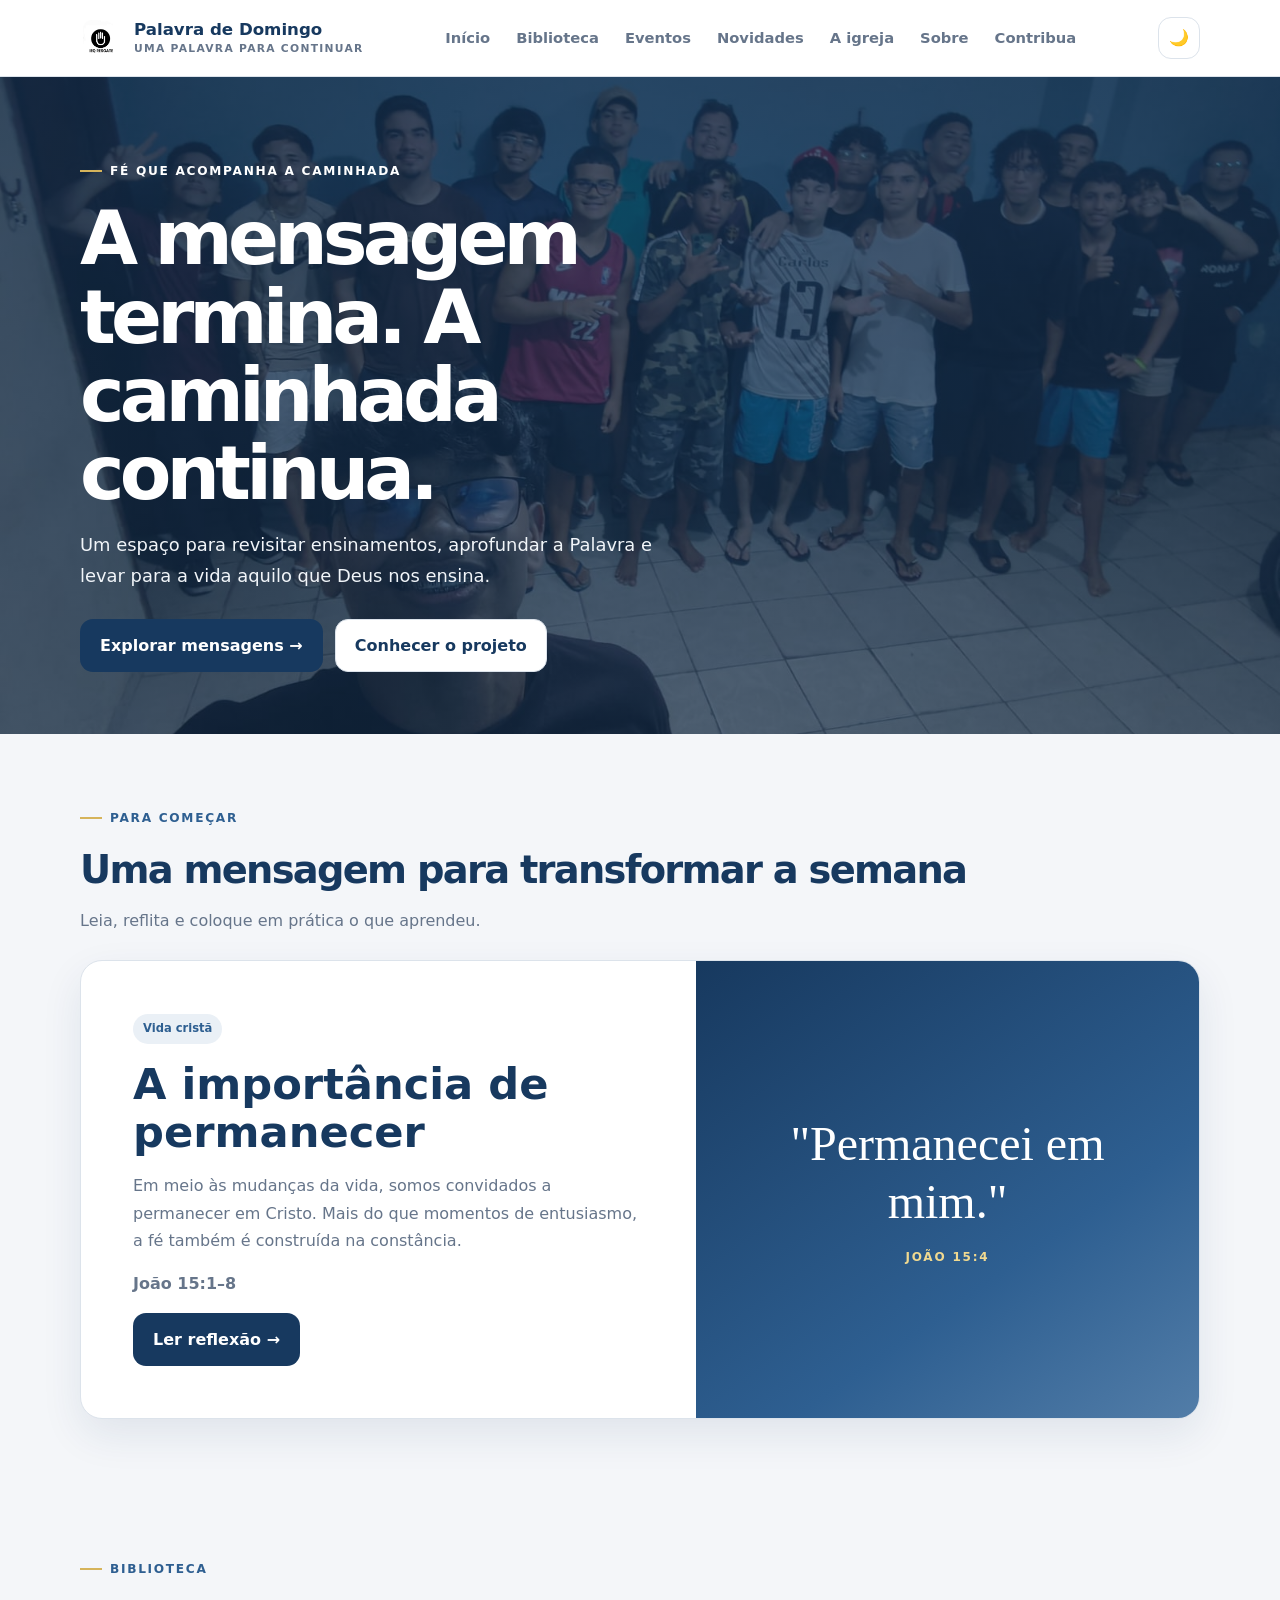
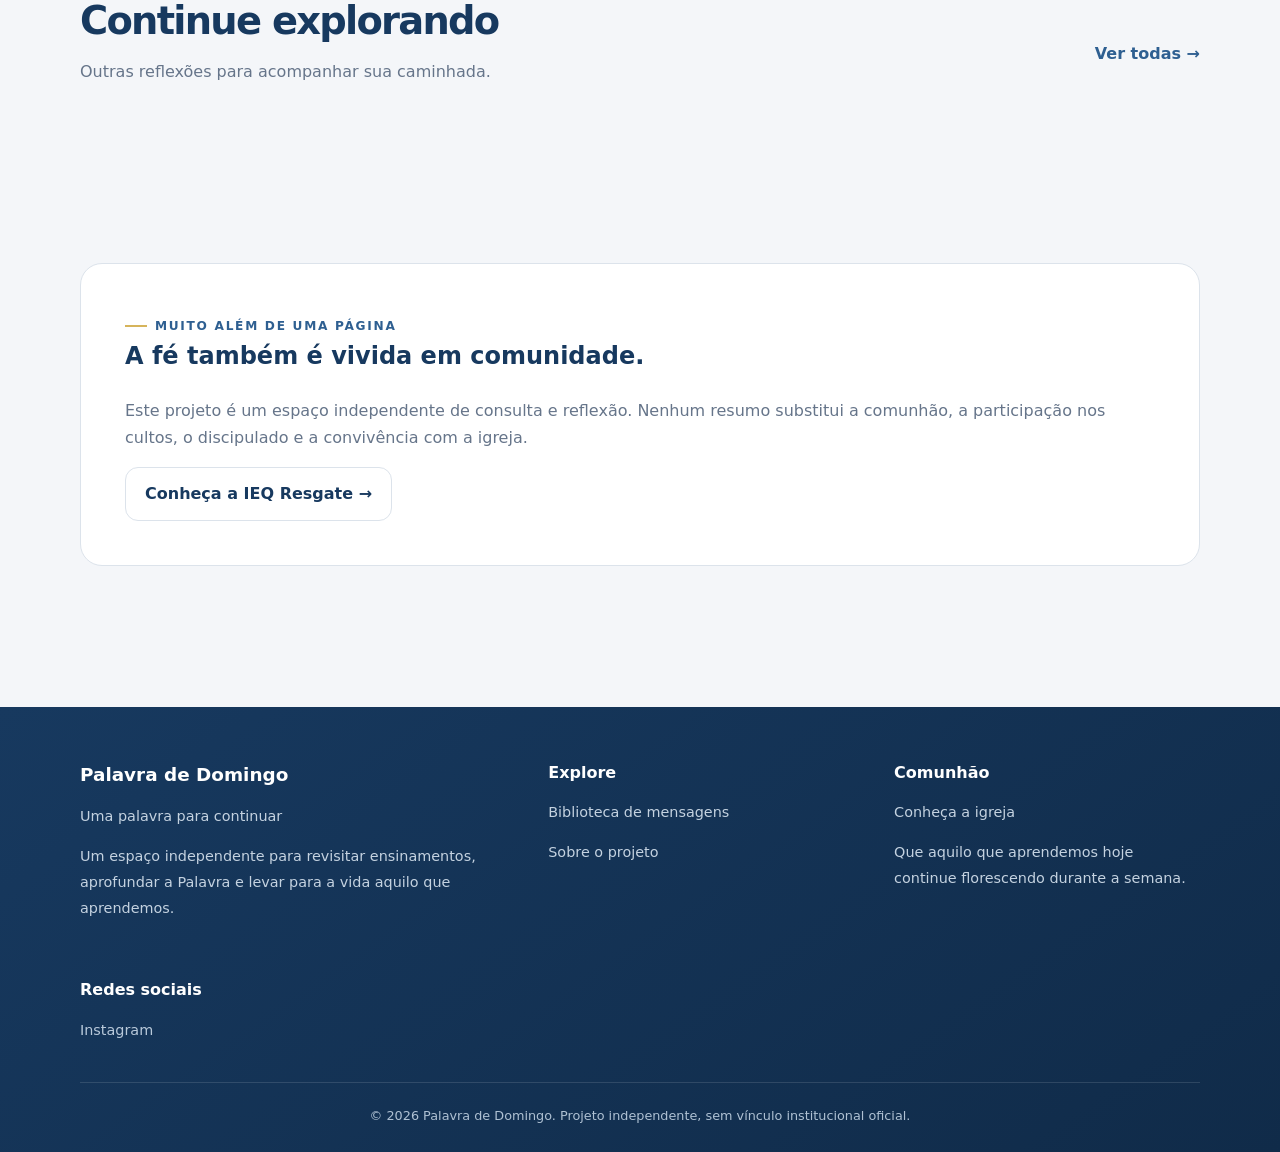
==== index.html @ 1fc63fe1 "Add Open Graph and Twitter meta tags to index.html" ====
<!DOCTYPE html>
<html lang="pt-BR">
<head>
  <meta charset="UTF-8">
  <meta name="viewport" content="width=device-width, initial-scale=1.0">
  <meta name="theme-color" content="#17395F">
  <meta name="description" content="Palavra de Domingo — reflexões e mensagens para continuar vivendo a Palavra durante a semana.">

<link rel="canonical" href="https://projetosindependentes.github.io/palavra-de-domingo/">

  <meta property="og:type" content="website">
  <meta property="og:locale" content="pt_BR">
  <meta property="og:site_name" content="Palavra de Domingo">
  <meta property="og:title" content="Palavra de Domingo | Uma palavra para continuar">
  <meta property="og:description" content="Reflexões e mensagens para continuar vivendo a Palavra durante a semana.">
  <meta property="og:url" content="https://projetosindependentes.github.io/palavra-de-domingo/">

  <meta name="twitter:card" content="summary">
  <meta name="twitter:title" content="Palavra de Domingo | Uma palavra para continuar">
  <meta name="twitter:description" content="Reflexões e mensagens para continuar vivendo a Palavra durante a semana.">

  <title>Palavra de Domingo | Uma palavra para continuar</title>
  <link rel="stylesheet" href="style.css">
  <script>
    (() => {
      const theme = localStorage.getItem("pdd-theme");
      document.documentElement.dataset.theme = theme === "dark" ? "dark" : "light";
    })();
  </script>
</head>
<body>

<header class="site-header">
  <div class="container header-inner">
    <a class="brand" href="index.html" aria-label="Palavra de Domingo - Início">
      <span class="brand-mark">P</span>
      <span class="brand-name">
        Palavra de Domingo
        <small>Uma palavra para continuar</small>
      </span>
    </a>

    <nav class="nav" id="main-navigation" aria-label="Navegação principal">
  <a href="index.html">Início</a>
  <a href="mensagens.html">Biblioteca</a>
  <a href="eventos.html">Eventos</a>
  <a href="novidades.html">Novidades</a>
  <a href="igreja.html">A igreja</a>
  <a href="sobre.html">Sobre</a>
  <a href="contribua.html">Contribua</a>
    </nav>

    <div class="header-actions">
  <button
  class="icon-btn"
  id="theme-toggle"
  type="button"
  aria-label="Alternar entre tema claro e escuro"
>🌙</button>

  <button
    class="menu-toggle"
    id="menu-toggle"
    type="button"
    aria-label="Abrir menu"
    aria-expanded="false"
    aria-controls="main-navigation"
  >☰</button>
    </div>
  </div>
</header>

<main>

  <div
    id="content-error"
    class="content-error"
    role="alert"
    hidden
  >
    Não foi possível carregar os conteúdos.
    Verifique sua conexão e tente atualizar a página.
  </div>
    
  <section class="hero">
    <div class="container">
      <span class="eyebrow" data-site-field="homeEyebrow">Fé que acompanha a caminhada</span>
<h1 data-site-field="homeTitle">A mensagem termina. A caminhada continua.</h1>
      <p data-site-field="homeDescription">
  Um espaço para revisitar ensinamentos, aprofundar a Palavra
  e levar para a vida aquilo que Deus nos ensina.
      </p>

      <div class="hero-actions">
        <a class="btn btn-primary" href="mensagens.html">Explorar mensagens →</a>
        <a class="btn btn-secondary" href="sobre.html">Conhecer o projeto</a>
      </div>
    </div>
  </section>

  <section class="section">
    <div class="container">
      <div class="section-head">
        <div>
          <span class="eyebrow">Para começar</span>
          <h2>Uma palavra para guardar</h2>
          <p>Relembre, reflita e pratique durante a semana.</p>
        </div>
      </div>

      <article class="featured-card">
        <div class="featured-copy">
          <span class="tag">Vida cristã</span>
          <h3>A importância de permanecer</h3>
          <p>
            Em meio às mudanças da vida, somos convidados a permanecer
            em Cristo. Mais do que momentos de entusiasmo, a fé também
            é construída na constância.
          </p>
          <p><strong>João 15:1–8</strong></p>
          <a class="btn btn-primary" href="mensagens/permanecer.html">Ler reflexão →</a>
        </div>

        <div class="featured-art">
          <div class="art-verse">
            "Permanecei em mim."
            <small>JOÃO 15:4</small>
          </div>
        </div>
      </article>
    </div>
  </section>

  <section class="section">
    <div class="container">
      <div class="section-head">
        <div>
          <span class="eyebrow" data-site-field="homeLibraryEyebrow">Biblioteca</span>
          <h2 data-site-field="homeLibraryTitle">Continue explorando</h2>
          <p data-site-field="homeLibraryDescription">Outras reflexões para acompanhar sua caminhada.</p>
        </div>
        <a class="back-link" href="mensagens.html" data-site-field="homeLibraryLink">Ver todas →</a>
      </div>

      <div class="message-grid">

        <a class="message-card" href="mensagens/fe.html">
          <span class="tag">Fé e prática</span>
          <h3>A fé que transforma atitudes</h3>
          <p>Uma reflexão sobre a relação entre aquilo em que cremos e a maneira como vivemos.</p>
          <div class="card-meta">
            <span>Tiago 2:14–18</span>
            <span>Ler →</span>
          </div>
        </a>

        <a class="message-card" href="mensagens/proposito.html">
          <span class="tag">Identidade</span>
          <h3>Identidade e propósito</h3>
          <p>Descubra como a identidade em Cristo se relaciona com as boas obras.</p>
          <div class="card-meta">
            <span>Efésios 2:10</span>
            <span>Ler →</span>
          </div>
        </a>

        <a class="message-card" href="mensagens/permanecer.html">
          <span class="tag">Vida cristã</span>
          <h3>A importância de permanecer</h3>
          <p>Aprendendo a construir uma caminhada de constância com Cristo.</p>
          <div class="card-meta">
            <span>João 15:1–8</span>
            <span>Ler →</span>
          </div>
        </a>

      </div>
    </div>
  </section>

  <section class="section">
    <div class="container">
      <div class="content-panel">
        <span class="eyebrow" data-site-field="homeCommunityEyebrow">Muito além de uma página</span>
        <h2 data-site-field="homeCommunityTitle">A fé também é vivida em comunidade.</h2>
        <p data-site-field="homeCommunityDescription">
        Este projeto é um espaço independente de consulta e reflexão.
        Nenhum resumo substitui a comunhão, a participação nos cultos,
        o discipulado e a convivência com a igreja.
        </p>
        <a class="btn btn-secondary" href="igreja.html" data-site-field="homeCommunityButton">Conheça a IEQ Resgate →</a>
      </div>
    </div>
  </section>

</main>

<footer class="site-footer">
  <div class="container">
    <div class="footer-grid">
      <div>
        <h3>Palavra de Domingo</h3>
<p data-site-field="tagline">Uma palavra para continuar.</p>
<p data-site-field="footerDescription">Um espaço independente para revisitar ensinamentos, aprofundar a Palavra e levar para a vida aquilo que aprendemos.</p>
      </div>
      <div>
        <h3 data-site-field="footerExploreTitle">Explore</h3>
        <p><a href="mensagens.html">Biblioteca de mensagens</a></p>
        <p><a href="sobre.html">Sobre o projeto</a></p>
      </div>
      <div>
        <h3 data-site-field="footerCommunityTitle">Comunhão</h3>
        <p><a href="igreja.html">Conheça a igreja</a></p>
        <p data-site-field="footerCommunityDescription">Que aquilo que aprendemos hoje continue florescendo durante a semana.</p>
      </div>
    </div>
    <div class="footer-bottom">
      © 2026 Palavra de Domingo. Projeto independente, sem vínculo institucional oficial.
    </div>
  </div>
</footer>

<script src="script.js"></script>
</body>
          </html>
---- style.css ----
:root {
  color-scheme: light;
--navy: var(--brand-primary, #17395F);
--blue: var(--brand-secondary, #2E5F91);
--gold: var(--brand-accent, #D6B45B);
  --bg: #F4F6F9;
  --surface: #FFFFFF;
  --surface-2: #EAF0F6;
  --text: #1D2938;
  --muted: #66758A;
  --line: #DCE3EB;
  --shadow: 0 16px 42px rgba(23,57,95,.09);
  --radius: 22px;
}

[data-theme="dark"] {
  color-scheme: dark;
  --navy: #DCEAFF;
  --blue: #8DB9E8;
  --gold: #E5C66F;
  --bg: #101923;
  --surface: #172432;
  --surface-2: #203244;
  --text: #EDF3FA;
  --muted: #A9B8C8;
  --line: #304254;
  --shadow: 0 16px 42px rgba(0,0,0,.22);
}

* { box-sizing: border-box; }

html { scroll-behavior: smooth; }

body {
  margin: 0;
  background: var(--bg);
  color: var(--text);
  font: 16px/1.7 Inter, system-ui, sans-serif;
  transition: background .2s, color .2s;
}

a { color: inherit; text-decoration: none; }
button, input, textarea { font: inherit; }
button { cursor: pointer; }

.container {
  width: min(1120px, calc(100% - 40px));
  margin: auto;
}

.site-header {
  position: sticky;
  top: 0;
  z-index: 20;
  background: var(--surface);
  border-bottom: 1px solid var(--line);
}

.header-inner {
  height: 76px;
  display: flex;
  align-items: center;
  justify-content: space-between;
  gap: 24px;
}

.brand {
  display: flex;
  align-items: center;
  gap: 12px;
  font-weight: 800;
  color: var(--navy);
}

.brand-mark {
  display: grid;
  place-items: center;
  width: 42px;
  height: 42px;
  border-radius: 14px;
  background: var(--navy);
  color: white;
  font-size: 19px;
}

.brand-name { font-size: 1.04rem; line-height: 1.1; }

.brand-name small {
  display: block;
  font-size: .67rem;
  letter-spacing: .12em;
  text-transform: uppercase;
  color: var(--muted);
  margin-top: 4px;
}

.nav {
  display: flex;
  align-items: center;
  gap: 26px;
}

.nav a {
  font-size: .92rem;
  font-weight: 650;
  color: var(--muted);
}

.nav a:hover, .nav a[aria-current="page"] { color: var(--blue); }

.header-actions {
  display: flex;
  gap: 9px;
  align-items: center;
}

.icon-btn, .menu-toggle {
  width: 42px;
  height: 42px;
  border: 1px solid var(--line);
  border-radius: 13px;
  background: var(--surface);
  color: var(--text);
  display: grid;
  place-items: center;
}

.menu-toggle { display: none; }

.hero {
  padding: 76px 0 62px;
  background: linear-gradient(135deg, var(--surface), var(--bg));
}

.eyebrow {
  display: inline-flex;
  align-items: center;
  gap: 8px;
  color: var(--blue);
  font-size: .76rem;
  font-weight: 800;
  letter-spacing: .14em;
  text-transform: uppercase;
}

.eyebrow:before {
  content: "";
  width: 22px;
  height: 2px;
  background: var(--gold);
}

h1, h2, h3, p { margin-top: 0; }

h1 {
  font-size: clamp(2.5rem, 6vw, 4.7rem);
  line-height: 1.04;
  letter-spacing: -.065em;
  color: var(--navy);
  max-width: 780px;
  margin: 18px 0;
}

.hero p {
  max-width: 620px;
  color: var(--muted);
  font-size: 1.12rem;
}

.hero-actions {
  display: flex;
  gap: 12px;
  flex-wrap: wrap;
  margin-top: 28px;
}

.btn {
  display: inline-flex;
  align-items: center;
  justify-content: center;
  gap: 9px;
  padding: 12px 19px;
  border-radius: 13px;
  font-weight: 750;
  border: 1px solid transparent;
  transition: transform .2s;
}

.btn:hover { transform: translateY(-2px); }

.btn-primary { background: var(--navy); color: white; }

.btn-secondary {
  border-color: var(--line);
  background: var(--surface);
  color: var(--navy);
}

.section { padding: 66px 0; }

.section-head {
  display: flex;
  justify-content: space-between;
  align-items: end;
  gap: 20px;
  margin-bottom: 26px;
}

.section-head h2 {
  font-size: clamp(1.7rem, 4vw, 2.4rem);
  letter-spacing: -.045em;
  color: var(--navy);
  margin: 8px 0 0;
}

.section-head p { color: var(--muted); margin: 5px 0 0; }

.featured-card {
  display: grid;
  grid-template-columns: 1.1fr .9fr;
  overflow: hidden;
  border: 1px solid var(--line);
  border-radius: var(--radius);
  background: var(--surface);
  box-shadow: var(--shadow);
}

.featured-copy { padding: clamp(26px, 5vw, 52px); }

.featured-copy h3 {
  font-size: clamp(1.8rem, 4vw, 2.7rem);
  line-height: 1.12;
  color: var(--navy);
  margin: 16px 0;
}

.featured-copy p { color: var(--muted); }

.featured-art {
  min-height: 300px;
  background: linear-gradient(145deg, #17395F, #2E5F91 65%, #527DA8);
  display: grid;
  place-items: center;
  color: white;
  text-align: center;
  padding: 30px;
}

.art-verse {
  font-family: Georgia, serif;
  font-size: clamp(2rem, 4vw, 3rem);
  line-height: 1.2;
  max-width: 340px;
}

.art-verse small {
  display: block;
  font: 700 .75rem system-ui;
  letter-spacing: .15em;
  margin-top: 20px;
  color: #F0D990;
}

.message-grid {
  display: grid;
  grid-template-columns: repeat(3, 1fr);
  gap: 18px;
}

.message-card {
  background: var(--surface);
  border: 1px solid var(--line);
  border-radius: 18px;
  padding: 24px;
  display: flex;
  flex-direction: column;
  min-height: 250px;
  transition: transform .2s, box-shadow .2s;
}

.message-card:hover {
  transform: translateY(-4px);
  box-shadow: var(--shadow);
}

.tag {
  display: inline-flex;
  width: max-content;
  padding: 5px 10px;
  border-radius: 99px;
  background: var(--surface-2);
  color: var(--blue);
  font-size: .72rem;
  font-weight: 800;
}

.message-card h3 {
  font-size: 1.35rem;
  line-height: 1.2;
  color: var(--navy);
  margin: 18px 0 9px;
}

.message-card p { color: var(--muted); font-size: .94rem; }

.card-meta {
  margin-top: auto;
  padding-top: 15px;
  color: var(--muted);
  font-size: .8rem;
  display: flex;
  justify-content: space-between;
}

.library-hero, .page-hero { padding: 54px 0 36px; }

.library-hero h1, .page-hero h1 {
  font-size: clamp(2.3rem, 5vw, 3.6rem);
  margin: 12px 0;
}

.library-tools {
  display: flex;
  gap: 12px;
  flex-wrap: wrap;
  margin: 25px 0 28px;
}

.search-box {
  flex: 1;
  min-width: 220px;
  padding: 13px 16px;
  border: 1px solid var(--line);
  border-radius: 13px;
  background: var(--surface);
  color: var(--text);
  outline: none;
}

.search-box:focus, textarea:focus {
  border-color: var(--blue);
  box-shadow: 0 0 0 3px rgba(46,95,145,.15);
}

.filter-row { display: flex; gap: 8px; flex-wrap: wrap; }

.filter-btn {
  border: 1px solid var(--line);
  border-radius: 99px;
  padding: 9px 14px;
  background: var(--surface);
  color: var(--muted);
  font-size: .85rem;
  font-weight: 700;
}

.filter-btn.active {
  background: var(--navy);
  color: white;
  border-color: var(--navy);
}

.empty-state {
  padding: 35px;
  text-align: center;
  color: var(--muted);
  border: 1px dashed var(--line);
  border-radius: 18px;
}

.article-layout {
  display: grid;
  grid-template-columns: minmax(0, 760px) minmax(210px, 1fr);
  gap: 42px;
  align-items: start;
}

.article {
  background: var(--surface);
  border: 1px solid var(--line);
  border-radius: var(--radius);
  padding: clamp(24px, 5vw, 54px);
}

.article h1 {
  font-size: clamp(2.1rem, 5vw, 3.5rem);
  margin: 16px 0;
}

.article-lead { font-size: 1.13rem; color: var(--muted); }

.article-meta {
  display: flex;
  gap: 14px;
  flex-wrap: wrap;
  color: var(--muted);
  font-size: .84rem;
  padding-bottom: 24px;
  border-bottom: 1px solid var(--line);
  margin-bottom: 28px;
}

.article h2 {
  font-size: 1.55rem;
  color: var(--navy);
  margin: 34px 0 10px;
}

.article blockquote {
  margin: 25px 0;
  padding: 18px 22px;
  border-left: 3px solid var(--gold);
  background: var(--surface-2);
  border-radius: 0 12px 12px 0;
  color: var(--navy);
  font-family: Georgia, serif;
  font-size: 1.15rem;
}

.article-aside { position: sticky; top: 100px; }

.aside-card {
  background: var(--surface);
  border: 1px solid var(--line);
  border-radius: 18px;
  padding: 20px;
  margin-bottom: 14px;
}

.aside-card h3 { font-size: 1rem; color: var(--navy); }

.aside-card a {
  display: block;
  color: var(--muted);
  padding: 5px 0;
  font-size: .9rem;
}

.reflection {
  margin-top: 34px;
  padding-top: 28px;
  border-top: 1px solid var(--line);
}

.reflection textarea {
  width: 100%;
  min-height: 130px;
  padding: 14px;
  border: 1px solid var(--line);
  border-radius: 13px;
  background: var(--bg);
  color: var(--text);
  resize: vertical;
}

.saved-note { font-size: .8rem; color: var(--muted); margin-top: 7px; }

.content-panel {
  background: var(--surface);
  border: 1px solid var(--line);
  border-radius: var(--radius);
  padding: clamp(24px, 5vw, 44px);
  margin: 20px 0;
}

.content-panel h2 { color: var(--navy); }
.content-panel p, .content-panel li { color: var(--muted); }

.info-grid {
  display: grid;
  grid-template-columns: repeat(2, 1fr);
  gap: 16px;
}

.info-item {
  padding: 22px;
  border-radius: 16px;
  background: var(--surface-2);
}

.info-item strong {
  display: block;
  color: var(--navy);
  margin-bottom: 5px;
}

.site-footer {
  margin-top: 55px;
  background: linear-gradient(145deg, #17395F, #102B49);
  color: #E8F0F8;
  padding: 52px 0 26px;
}

.footer-grid {
  display: grid;
  grid-template-columns: 1.4fr 1fr 1fr;
  gap: 40px;
}
.site-footer p,
.site-footer a {
  color: #C4D2E0;
  font-size: .9rem;
  line-height: 1.8;
}

.site-footer h3 {
  color: #FFFFFF;
  font-size: 1rem;
  margin-bottom: 14px;
}

.site-footer .footer-grid > div:first-child h3 {
  font-size: 1.15rem;
}

.site-footer a {
  text-decoration: none;
  transition: color .2s ease;
}

.site-footer a:hover {
  color: #D6B45B;
}

.footer-bottom {
  border-top: 1px solid rgba(255, 255, 255, .12);
  margin-top: 38px;
  padding-top: 22px;
  color: #AFC1D3;
  font-size: .8rem;
  line-height: 1.7;
  text-align: center;
}

.notice {
  padding: 14px 17px;
  border-radius: 13px;
  background: var(--surface-2);
  color: var(--muted);
  font-size: .9rem;
}

.back-link { display: inline-block; color: var(--blue); font-weight: 750; margin-bottom: 18px; }
.hidden { display: none !important; }

@media (max-width: 800px) {
    .nav {
  display: none;
  position: absolute;
  top: 100%;
  left: 0;
  right: 0;
  width: 100%;
  padding: 18px 22px 22px;
  background: var(--surface);
  border-bottom: 1px solid var(--line);
  flex-direction: column;
  align-items: flex-start;
  gap: 16px;
  z-index: 19;
    }

  .nav.open { display: flex; }
  .menu-toggle { display: grid; }
  .featured-card { grid-template-columns: 1fr; }
  .featured-art { min-height: 220px; order: -1; }
  .message-grid { grid-template-columns: repeat(2, 1fr); }
  .article-layout { grid-template-columns: 1fr; }
  .article-aside { position: static; display: grid; grid-template-columns: repeat(2, 1fr); gap: 12px; }
  .aside-card { margin: 0; }
  .footer-grid { grid-template-columns: 1fr 1fr; }
}

@media (max-width: 540px) {
  .container { width: min(100% - 30px, 1120px); }
  .header-inner { height: 68px; }
  .brand-mark { width: 38px; height: 38px; }
  .brand-name { font-size: .95rem; }
  .hero { padding: 55px 0 45px; }
  .section { padding: 48px 0; }
  .section-head { align-items: flex-start; flex-direction: column; }
  .message-grid { grid-template-columns: 1fr; }
  .message-card { min-height: 220px; }
  .article-aside, .info-grid, .footer-grid { grid-template-columns: 1fr; }
  .library-tools { display: block; }
  .search-box { width: 100%; margin-bottom: 12px; }
  .hero-actions .btn { width: 100%; }
}
/* CORREÇÕES DE CONTRASTE DOS BOTÕES */
.brand-mark {
  background: var(--brand-primary, #17395F);
  color: #FFFFFF;
}

.btn-primary {
  background: var(--brand-primary, #17395F);
  color: #FFFFFF;
}

.filter-btn.active {
  background: var(--brand-primary, #17395F);
  color: #FFFFFF;
  border-color: var(--brand-primary, #17395F);
}

/* Imagem de capa configurada pelo CMS */
.hero.has-background-image {
  background-size: cover;
  background-position: center;
  background-repeat: no-repeat;
  color: #FFFFFF;
}

.hero.has-background-image .eyebrow,
.hero.has-background-image h1 {
  color: #FFFFFF;
}

.hero.has-background-image p {
  color: #F1F5F9;
}

/* Imagem da igreja configurada pelo CMS */
.church-image-wrap {
  width: 100%;
  margin-bottom: 28px;
  overflow: hidden;
  border-radius: 18px;
  background: var(--surface);
}

.church-image-wrap img {
  display: block;
  width: 100%;
  max-height: 440px;
  object-fit: cover;
  object-position: center;
}
/* Redes sociais configuradas pelo CMS */
.footer-social {
  display: flex;
  flex-direction: column;
  align-items: flex-start;
  gap: 9px;
}

.footer-social h3 {
  margin: 0 0 5px;
  color: #FFFFFF;
  font-size: 1rem;
}

.footer-social a {
  color: #B9C9DA;
  font-size: .9rem;
  transition: color .2s;
}

.footer-social a:hover {
  color: #FFFFFF;
  text-decoration: underline;
}

@media (max-width: 540px) {
  .site-footer {
    padding: 42px 0 22px;
    margin-top: 40px;
  }

  .footer-grid {
    gap: 26px;
  }

  .site-footer h3 {
    margin-bottom: 9px;
  }

  .site-footer p,
  .site-footer a {
    line-height: 1.75;
  }

  .footer-bottom {
    margin-top: 30px;
    padding-top: 18px;
    text-align: left;
  }
}

/* ACESSIBILIDADE: FOCO VISÍVEL */
:focus-visible {
  outline: 3px solid var(--accent);
  outline-offset: 4px;
}

/* Evita destaque duplicado em elementos específicos */
:focus:not(:focus-visible) {
  outline: none;
}

.content-error {
  margin: 20px auto;
  padding: 16px;
  max-width: 1100px;
  border: 1px solid #d99a9a;
  border-radius: 10px;
  background: #fff1f1;
  color: #842727;
  font-size: 0.95rem;
  line-height: 1.5;
}

/* Imagens dentro das mensagens */
.article #message-body img {
  display: block;
  max-width: 100%;
  height: auto;
  margin: 28px auto;
  border-radius: 16px;
  object-fit: contain;
}


/* ==========================================
   PÁGINA DE EVENTOS
========================================== */

.event-card {
  padding: 0;
  overflow: hidden;
  min-height: 100%;
}

.event-card-image {
  display: block;
  width: 100%;
  height: 190px;
  object-fit: cover;
  object-position: center;
  background: var(--surface-2);
}

.event-card > .tag,
.event-card > h3,
.event-card > p,
.event-card > .event-meta,
.event-card > .event-details,
.event-card > .event-registration {
  margin-left: 24px;
  margin-right: 24px;
}

.event-card > .tag {
  margin-top: 24px;
}

.event-card > h3 {
  margin-top: 16px;
  margin-bottom: 10px;
}

.event-card > p {
  line-height: 1.65;
  margin-bottom: 16px;
}

.event-meta {
  display: flex;
  flex-direction: column;
  gap: 8px;
  padding-top: 12px;
  margin-top: auto;
  color: var(--muted);
  font-size: .84rem;
}

.event-meta span {
  display: block;
}

.event-registration {
  align-self: flex-start;
  margin-top: 20px;
  margin-bottom: 24px;
}

.event-details {
  align-self: flex-start;
  margin-top: 16px;
}

.event-card > .event-registration:last-child {
  margin-bottom: 24px;
}

/* Ajustes para celulares */
@media (max-width: 540px) {
  .event-card-image {
    height: 180px;
  }

  .event-card > .tag,
  .event-card > h3,
  .event-card > p,
  .event-card > .event-meta,
  .event-card > .event-details,
  .event-card > .event-registration {
    margin-left: 20px;
    margin-right: 20px;
  }

  .event-card > .tag {
    margin-top: 20px;
  }

  .event-registration {
    margin-bottom: 20px;
  }
}

/* ==========================================
   IMAGENS DA PÁGINA INDIVIDUAL DE EVENTOS
========================================== */

.event-cover-wrap {
  width: 100%;
  margin-bottom: 28px;
  overflow: hidden;
  border-radius: var(--radius);
}

.event-cover-wrap img {
  display: block;
  width: 100%;
  max-height: 420px;
  object-fit: cover;
  object-position: center;
}

.event-body img {
  display: block;
  max-width: 100%;
  height: auto;
  margin: 24px auto;
  border-radius: 12px;
}

.event-gallery-section {
  margin-top: 40px;
}

.event-gallery {
  display: grid;
  grid-template-columns: repeat(2, minmax(0, 1fr));
  gap: 12px;
}

.event-gallery img {
  display: block;
  width: 100%;
  height: 180px;
  object-fit: cover;
  border-radius: 12px;
}

/* ADAPTAÇÃO PARA CELULARES */
@media (max-width: 540px) {

  .event-cover-wrap img {
    height: 220px;
    max-height: 220px;
  }

  .event-gallery {
    gap: 8px;
  }

  .event-gallery img {
    height: 135px;
    border-radius: 8px;
  }

}

/* LOGO DO CABEÇALHO */
.brand-mark {
  background: #FFFFFF;
  overflow: hidden;
  flex: 0 0 42px;
  border-radius: 12px;
}

.brand-logo-image {
  display: block;
  width: 100%;
  height: 100%;
  object-fit: contain;
  background: #FFFFFF;
  border-radius: inherit;
  padding: 3px;
  box-sizing: border-box;
}

@media (max-width: 540px) {
  .brand-mark {
    flex-basis: 38px;
  }
}

/* ACESSIBILIDADE — FOCO NA NAVEGAÇÃO */
a:focus-visible,
button:focus-visible,
input:focus-visible,
textarea:focus-visible,
select:focus-visible {
  outline: 3px solid var(--gold);
  outline-offset: 3px;
}

/* ACESSIBILIDADE — REDUZIR MOVIMENTOS */
@media (prefers-reduced-motion: reduce) {
  *,
  *::before,
  *::after {
    scroll-behavior: auto !important;
    animation-duration: 0.01ms !important;
    animation-iteration-count: 1 !important;
    transition-duration: 0.01ms !important;
  }
}
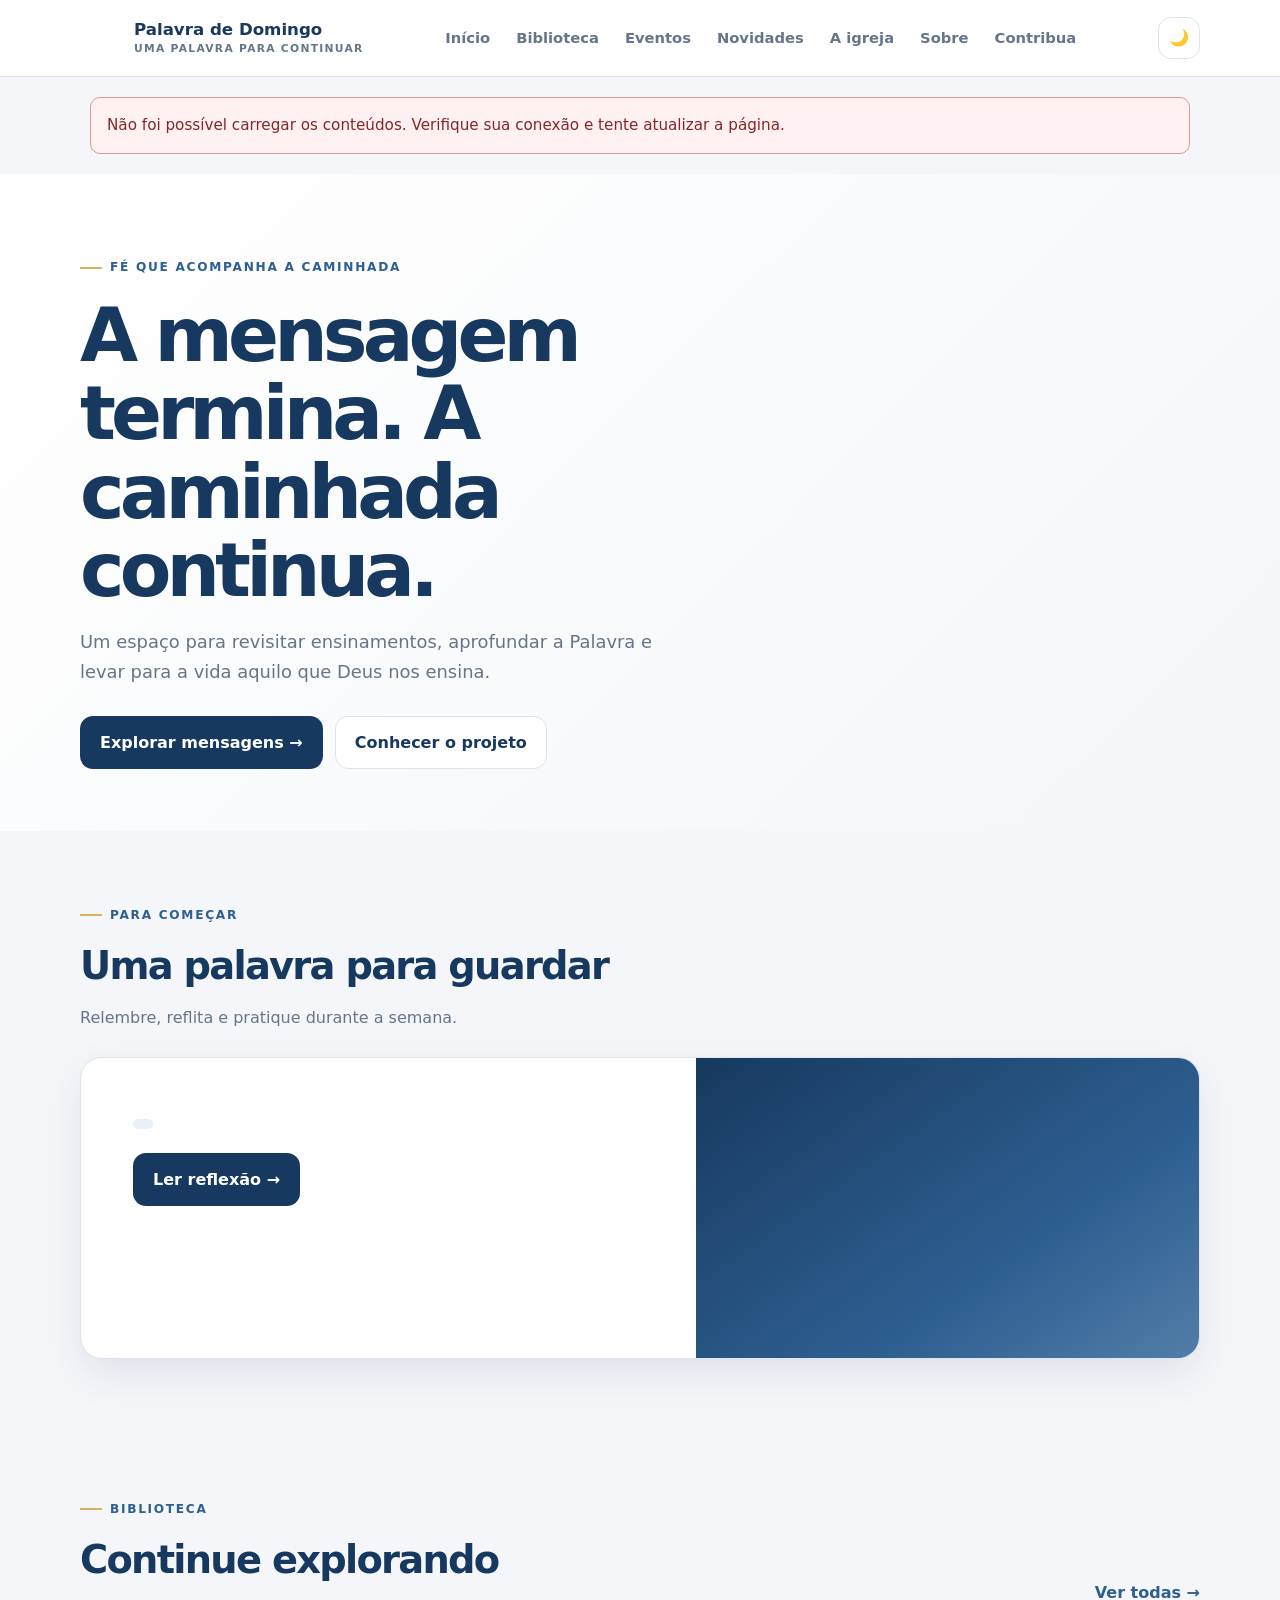
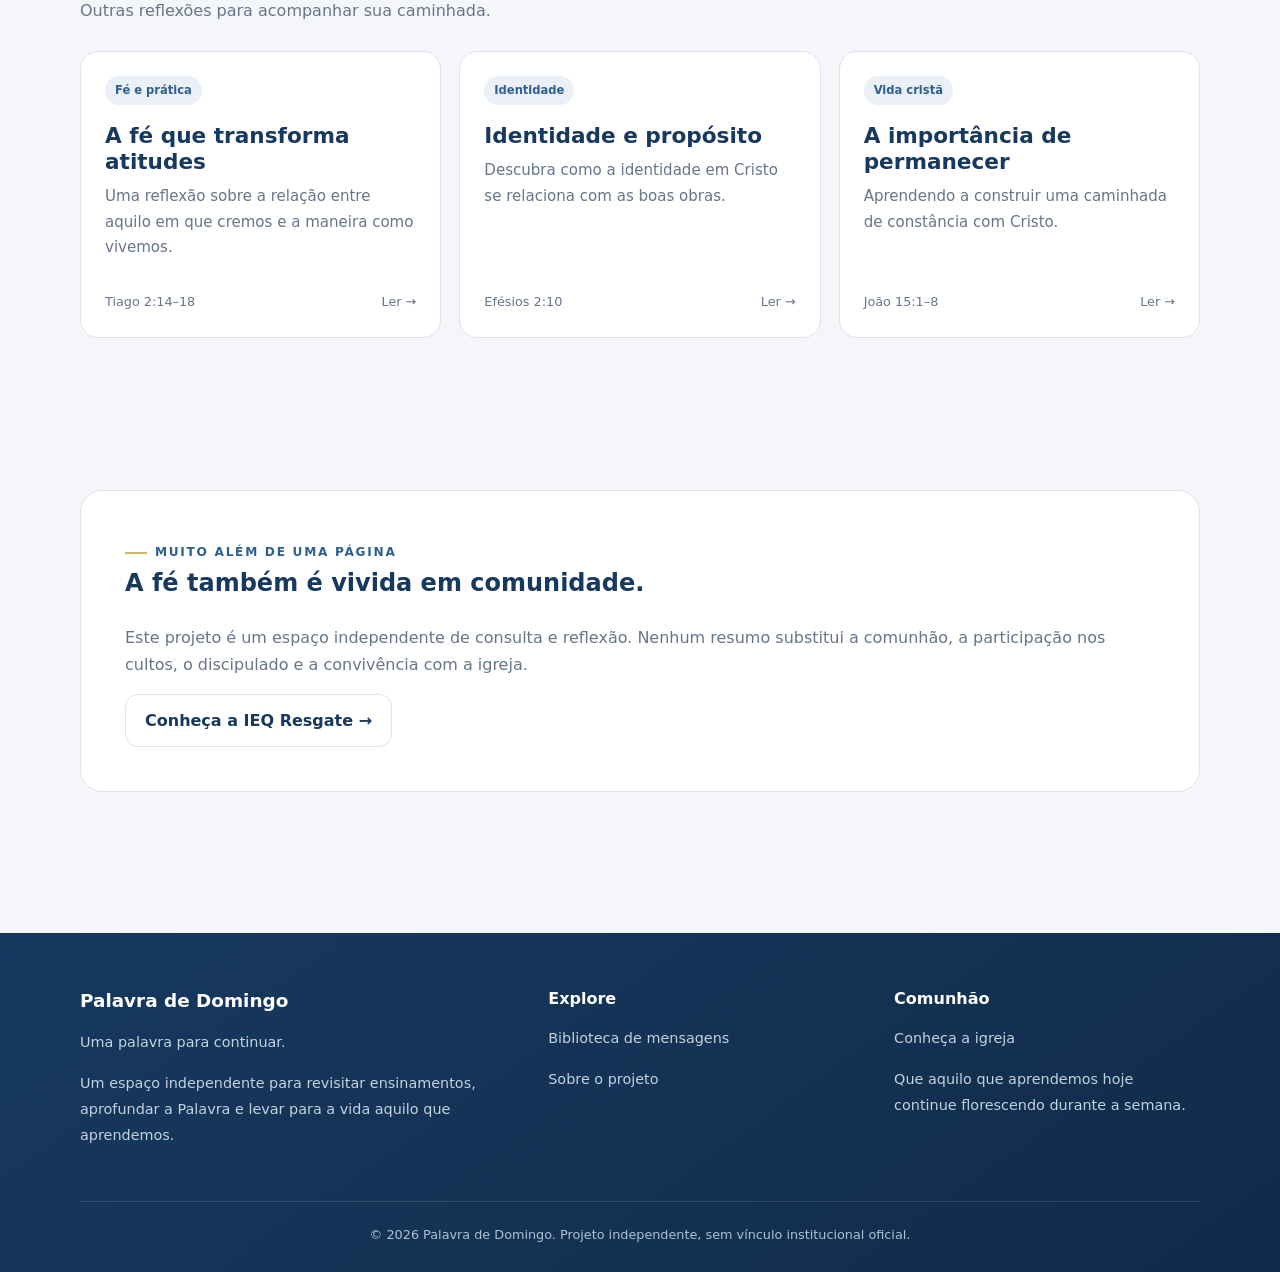
==== commit 7a6ac95d: "Update featured article section in index.html Removed an article section and added a hidden article " ====
--- a/index.html
+++ b/index.html
@@ -109,25 +109,18 @@
         </div>
       </div>
 
-      <article class="featured-card">
-        <div class="featured-copy">
-          <span class="tag">Vida cristã</span>
-          <h3>A importância de permanecer</h3>
-          <p>
-            Em meio às mudanças da vida, somos convidados a permanecer
-            em Cristo. Mais do que momentos de entusiasmo, a fé também
-            é construída na constância.
-          </p>
-          <p><strong>João 15:1–8</strong></p>
-          <a class="btn btn-primary" href="mensagens/permanecer.html">Ler reflexão →</a>
-        </div>
-
-        <div class="featured-art">
-          <div class="art-verse">
-            "Permanecei em mim."
-            <small>JOÃO 15:4</small>
-          </div>
-        </div>
+      <article class="featured-card" hidden>
+  <div class="featured-copy">
+    <span class="tag"></span>
+    <h3></h3>
+    <p></p>
+    <p><strong></strong></p>
+    <a class="btn btn-primary" href="mensagens.html">
+      Ler reflexão →
+    </a>
+  </div>
+
+  <div class="featured-art" aria-hidden="true"></div>
       </article>
     </div>
   </section>
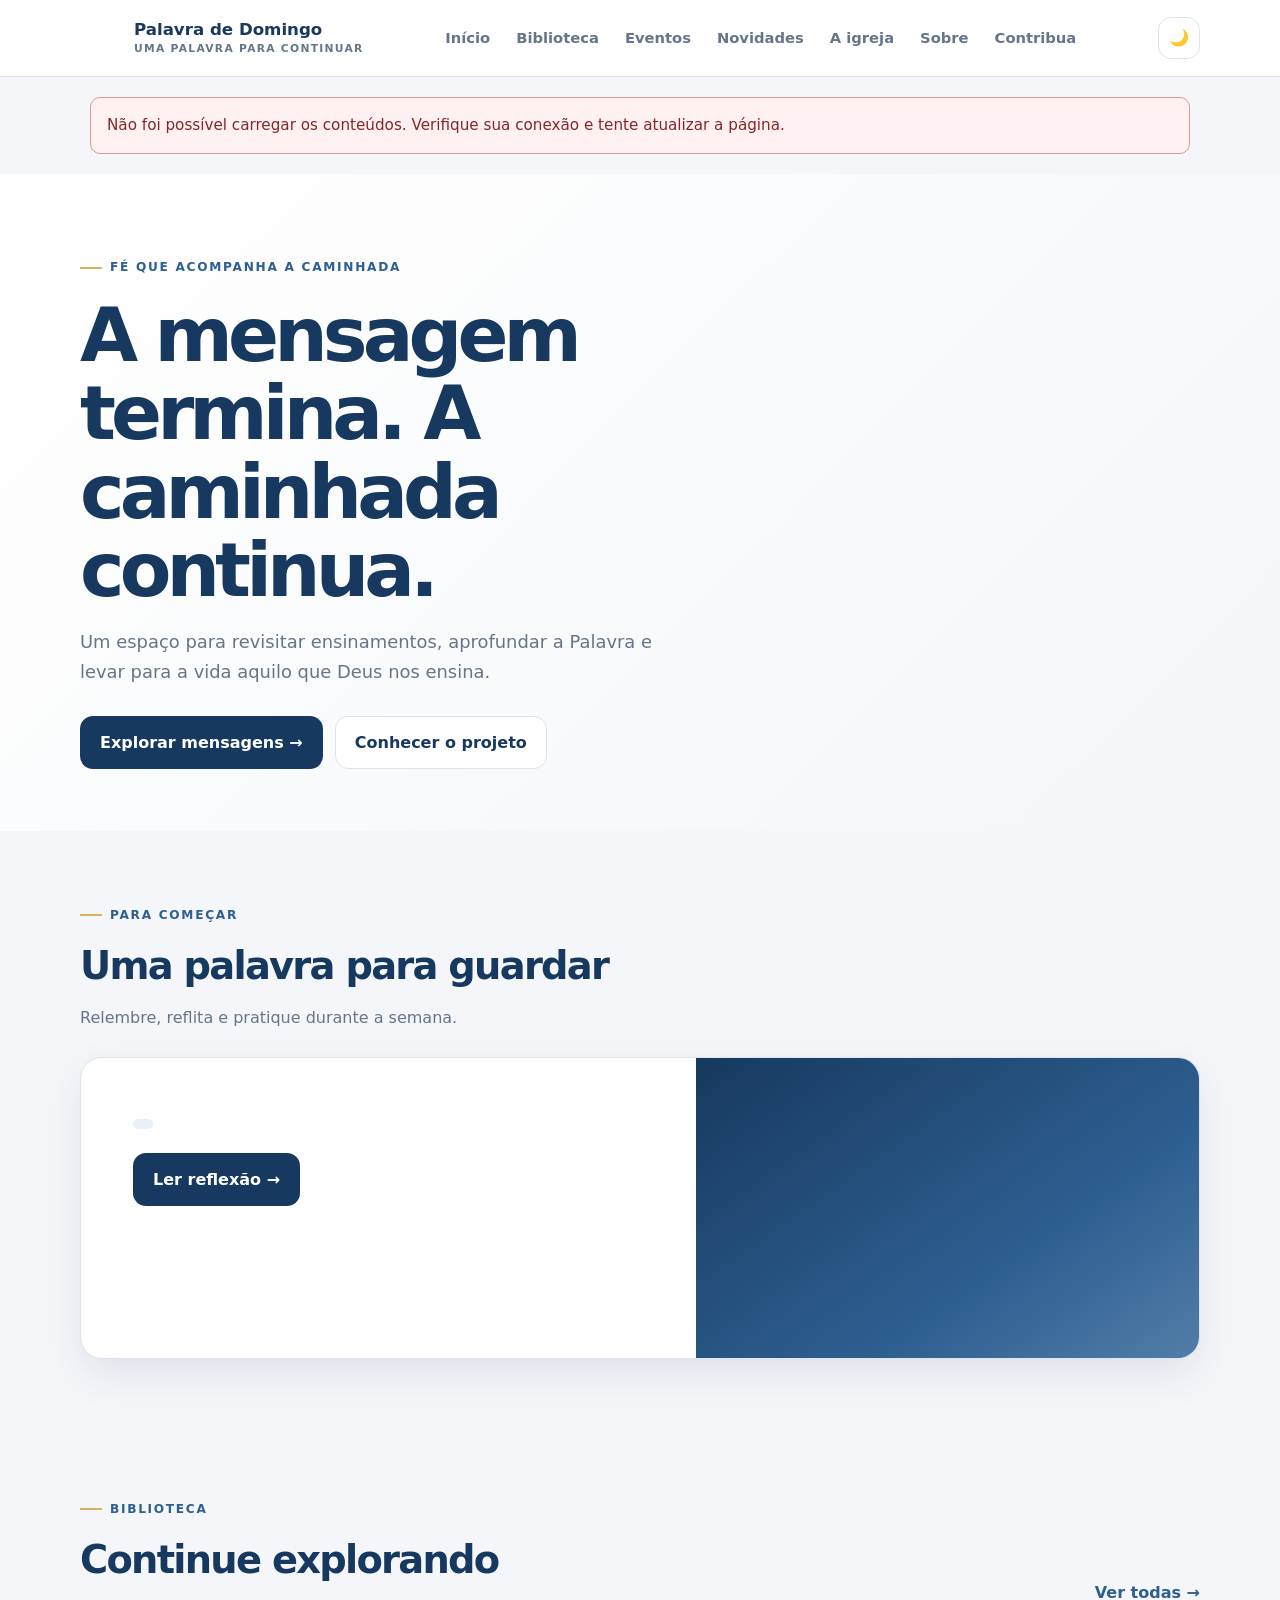
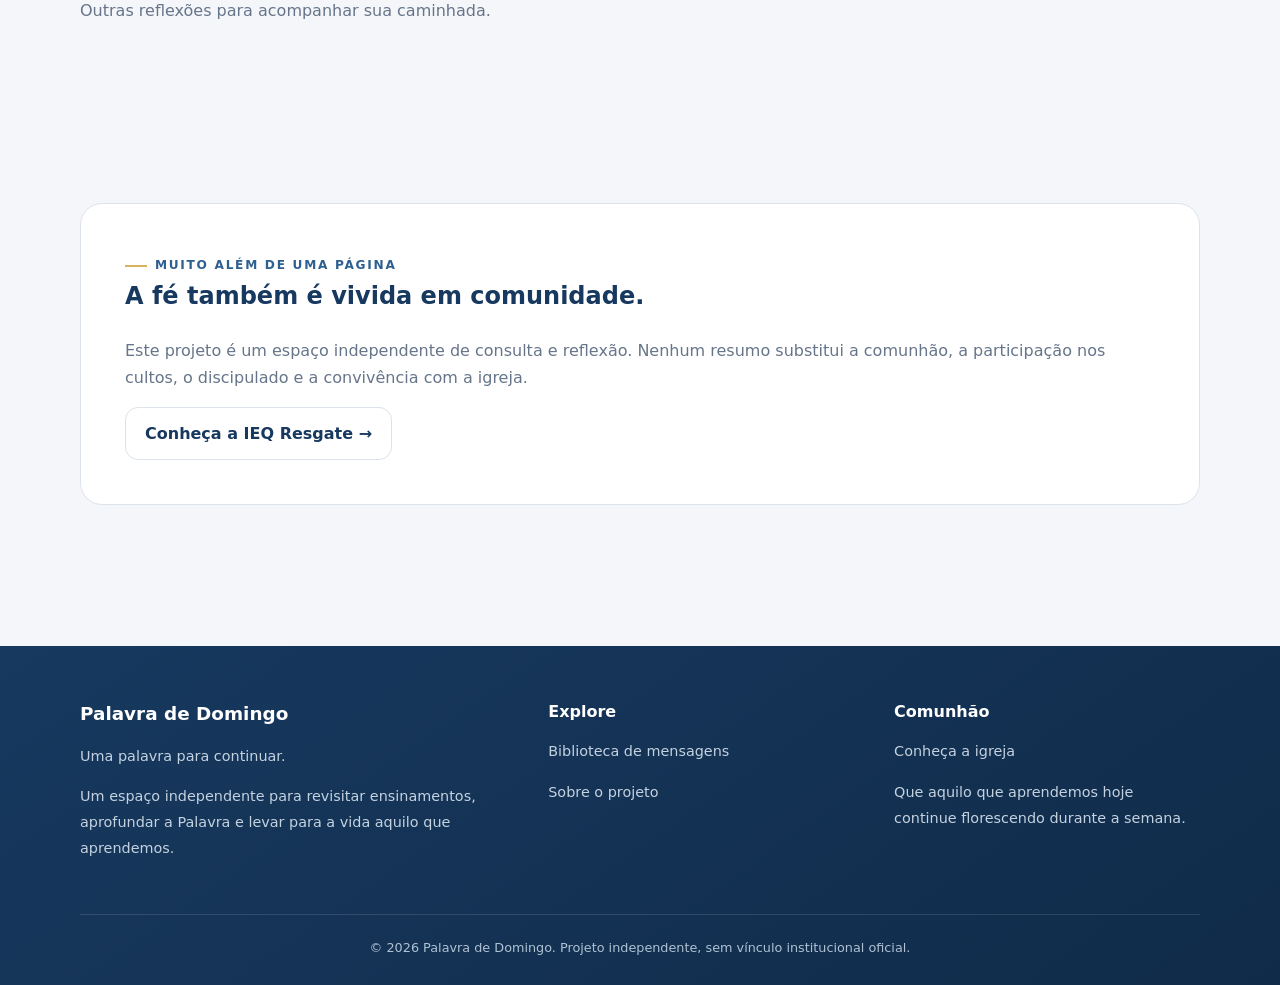
==== commit b3c3ba64: "Remove message cards from index.html Removed multiple message cards from the message grid section." ====
--- a/index.html
+++ b/index.html
@@ -137,34 +137,6 @@
       </div>
 
       <div class="message-grid">
-
-        <a class="message-card" href="mensagens/fe.html">
-          <span class="tag">Fé e prática</span>
-          <h3>A fé que transforma atitudes</h3>
-          <p>Uma reflexão sobre a relação entre aquilo em que cremos e a maneira como vivemos.</p>
-          <div class="card-meta">
-            <span>Tiago 2:14–18</span>
-            <span>Ler →</span>
-          </div>
-        </a>
-
-        <a class="message-card" href="mensagens/proposito.html">
-          <span class="tag">Identidade</span>
-          <h3>Identidade e propósito</h3>
-          <p>Descubra como a identidade em Cristo se relaciona com as boas obras.</p>
-          <div class="card-meta">
-            <span>Efésios 2:10</span>
-            <span>Ler →</span>
-          </div>
-        </a>
-
-        <a class="message-card" href="mensagens/permanecer.html">
-          <span class="tag">Vida cristã</span>
-          <h3>A importância de permanecer</h3>
-          <p>Aprendendo a construir uma caminhada de constância com Cristo.</p>
-          <div class="card-meta">
-            <span>João 15:1–8</span>
-            <span>Ler →</span>
           </div>
         </a>
 
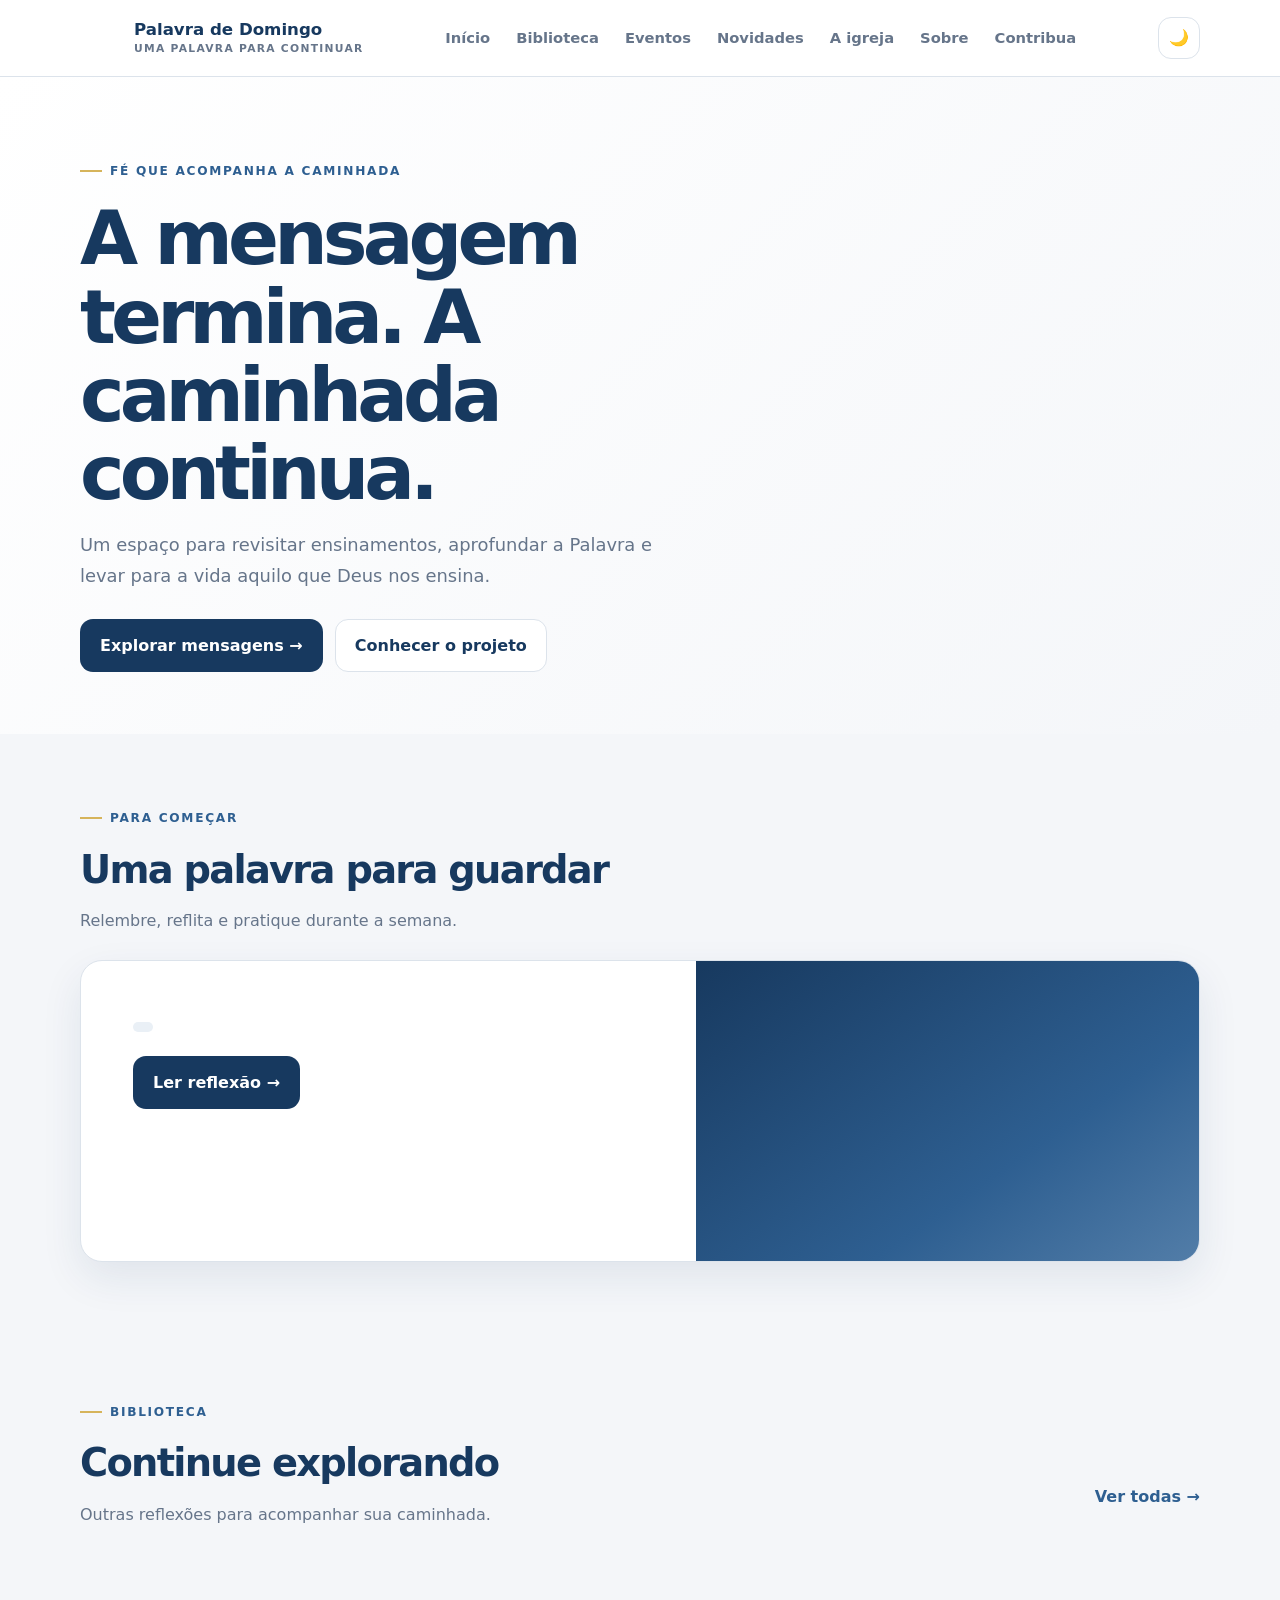
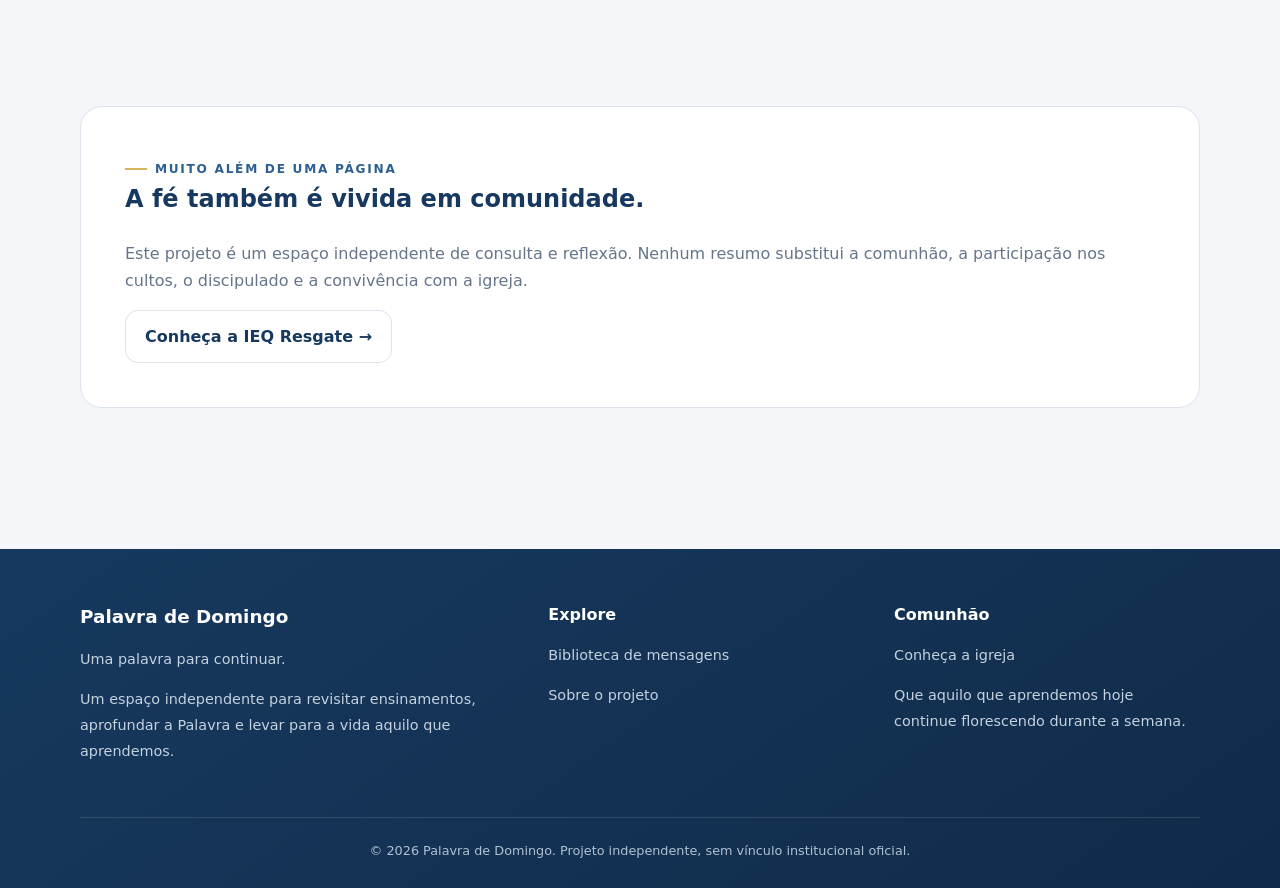
==== commit 11bc627b: "Add sections for upcoming events and latest news" ====
--- a/index.html
+++ b/index.html
@@ -137,15 +137,64 @@
       </div>
 
       <div class="message-grid">
-          </div>
+</div>
+
+<div id="home-message-empty" class="empty-state" hidden>
+  <h3>Novas mensagens em breve!</h3>
+  <p>Estamos preparando novos conteúdos para você continuar explorando e refletindo durante a semana.</p>
+</div>
+      </div>
+    </div>
+  </section>
+
+  <section class="section">
+    <div class="container">
+
+        <!-- DESTAQUES DE EVENTOS -->
+
+  <section id="home-events" class="section" hidden>
+    <div class="container">
+
+      <div class="section-head">
+        <div>
+          <span class="eyebrow">Fique por dentro</span>
+          <h2>Próximos eventos</h2>
+          <p>Confira os próximos encontros e programações.</p>
+        </div>
+
+        <a class="back-link" href="eventos.html">
+          Ver todos →
         </a>
-
-      </div>
-    </div>
-  </section>
-
-  <section class="section">
-    <div class="container">
+      </div>
+
+      <div id="home-event-list" class="message-grid"></div>
+
+    </div>
+  </section>
+
+
+  <!-- DESTAQUES DE NOVIDADES -->
+
+  <section id="home-news" class="section" hidden>
+    <div class="container">
+
+      <div class="section-head">
+        <div>
+          <span class="eyebrow">Acompanhe</span>
+          <h2>Últimas novidades</h2>
+          <p>Informações e atualizações para a comunidade.</p>
+        </div>
+
+        <a class="back-link" href="novidades.html">
+          Ver todas →
+        </a>
+      </div>
+
+      <div id="home-news-list" class="message-grid"></div>
+
+    </div>
+  </section>
+      
       <div class="content-panel">
         <span class="eyebrow" data-site-field="homeCommunityEyebrow">Muito além de uma página</span>
         <h2 data-site-field="homeCommunityTitle">A fé também é vivida em comunidade.</h2>
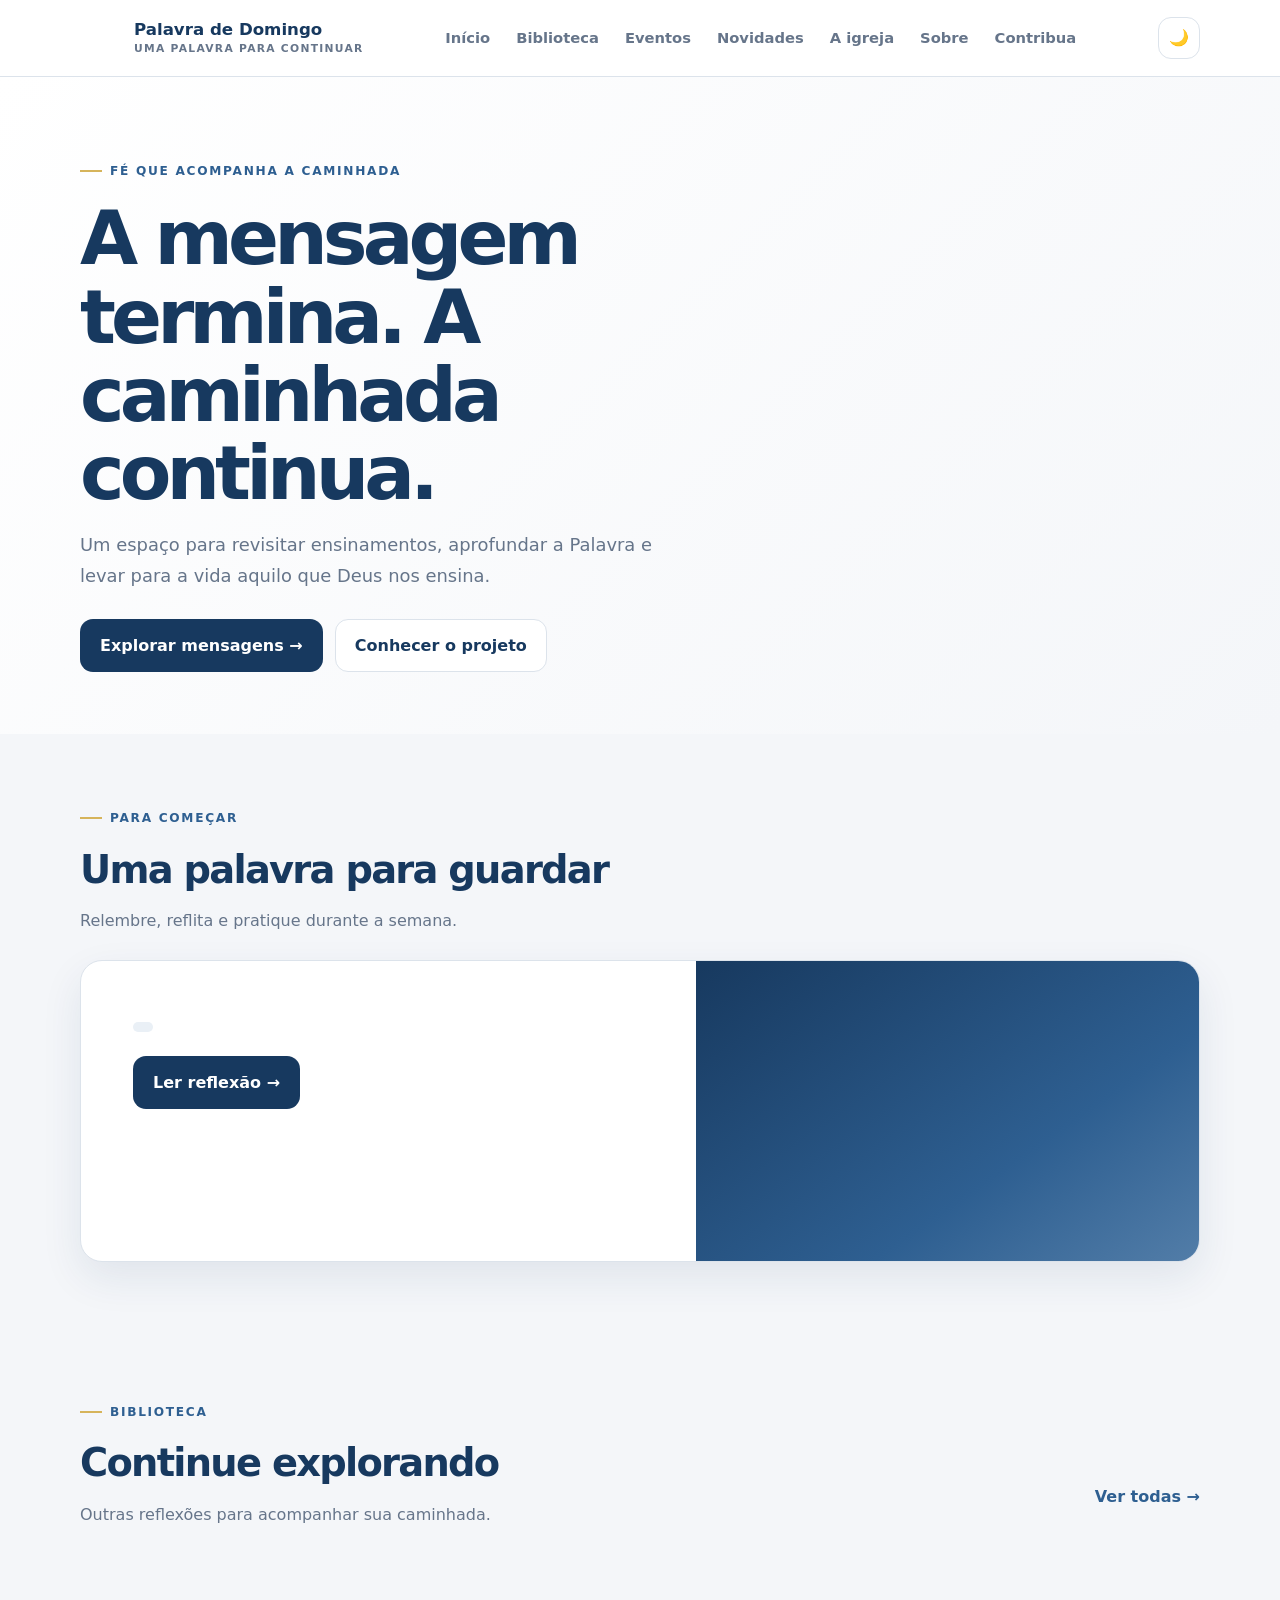
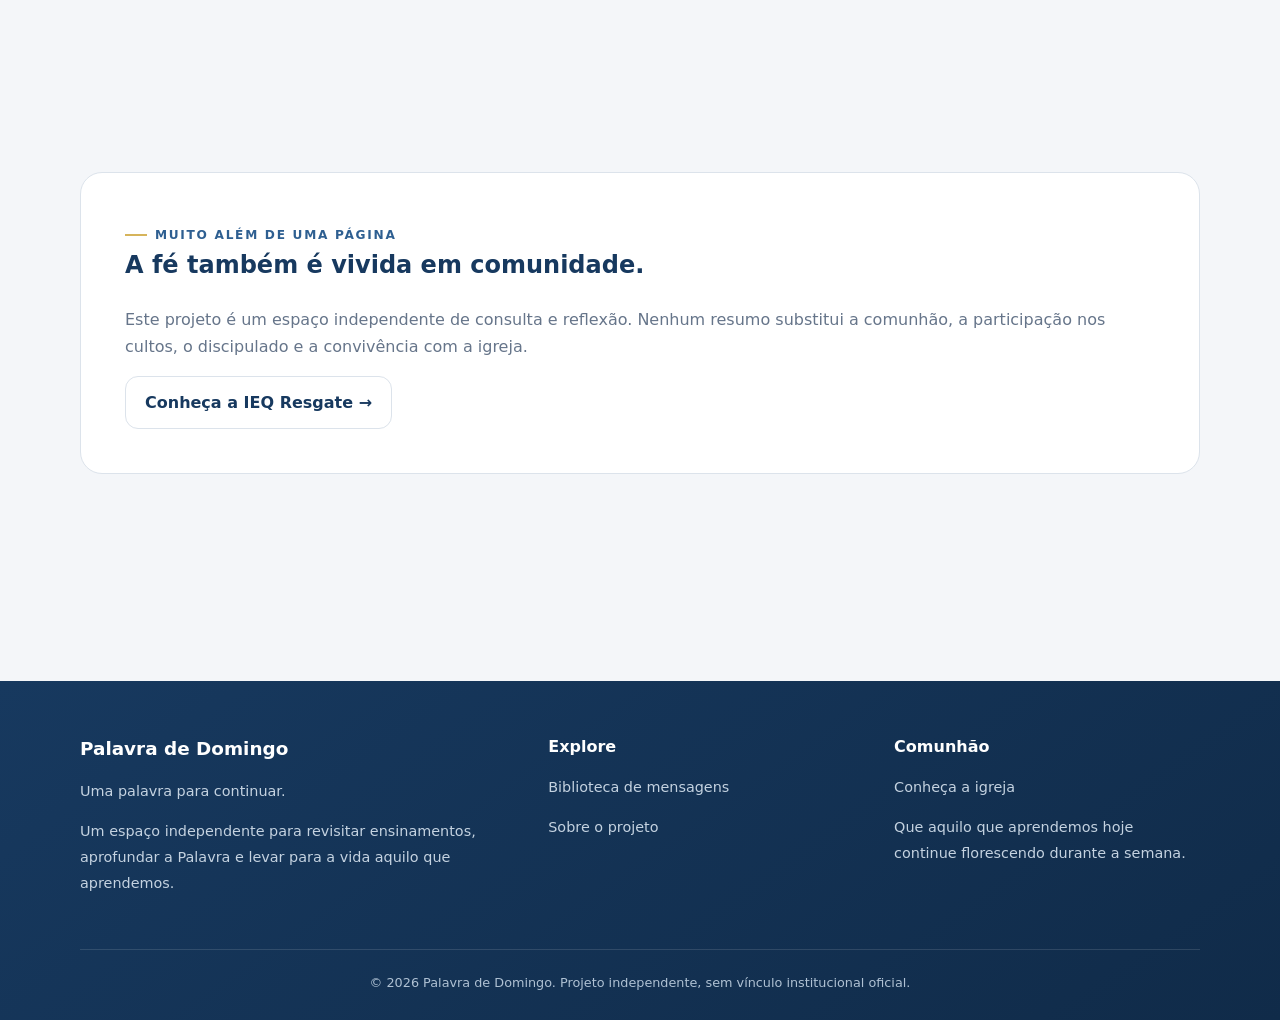
==== commit 094569d7: "Remove empty line before new section in index.html" ====
--- a/index.html
+++ b/index.html
@@ -172,7 +172,7 @@
     </div>
   </section>
 
-
+<section class="section">
   <!-- DESTAQUES DE NOVIDADES -->
 
   <section id="home-news" class="section" hidden>
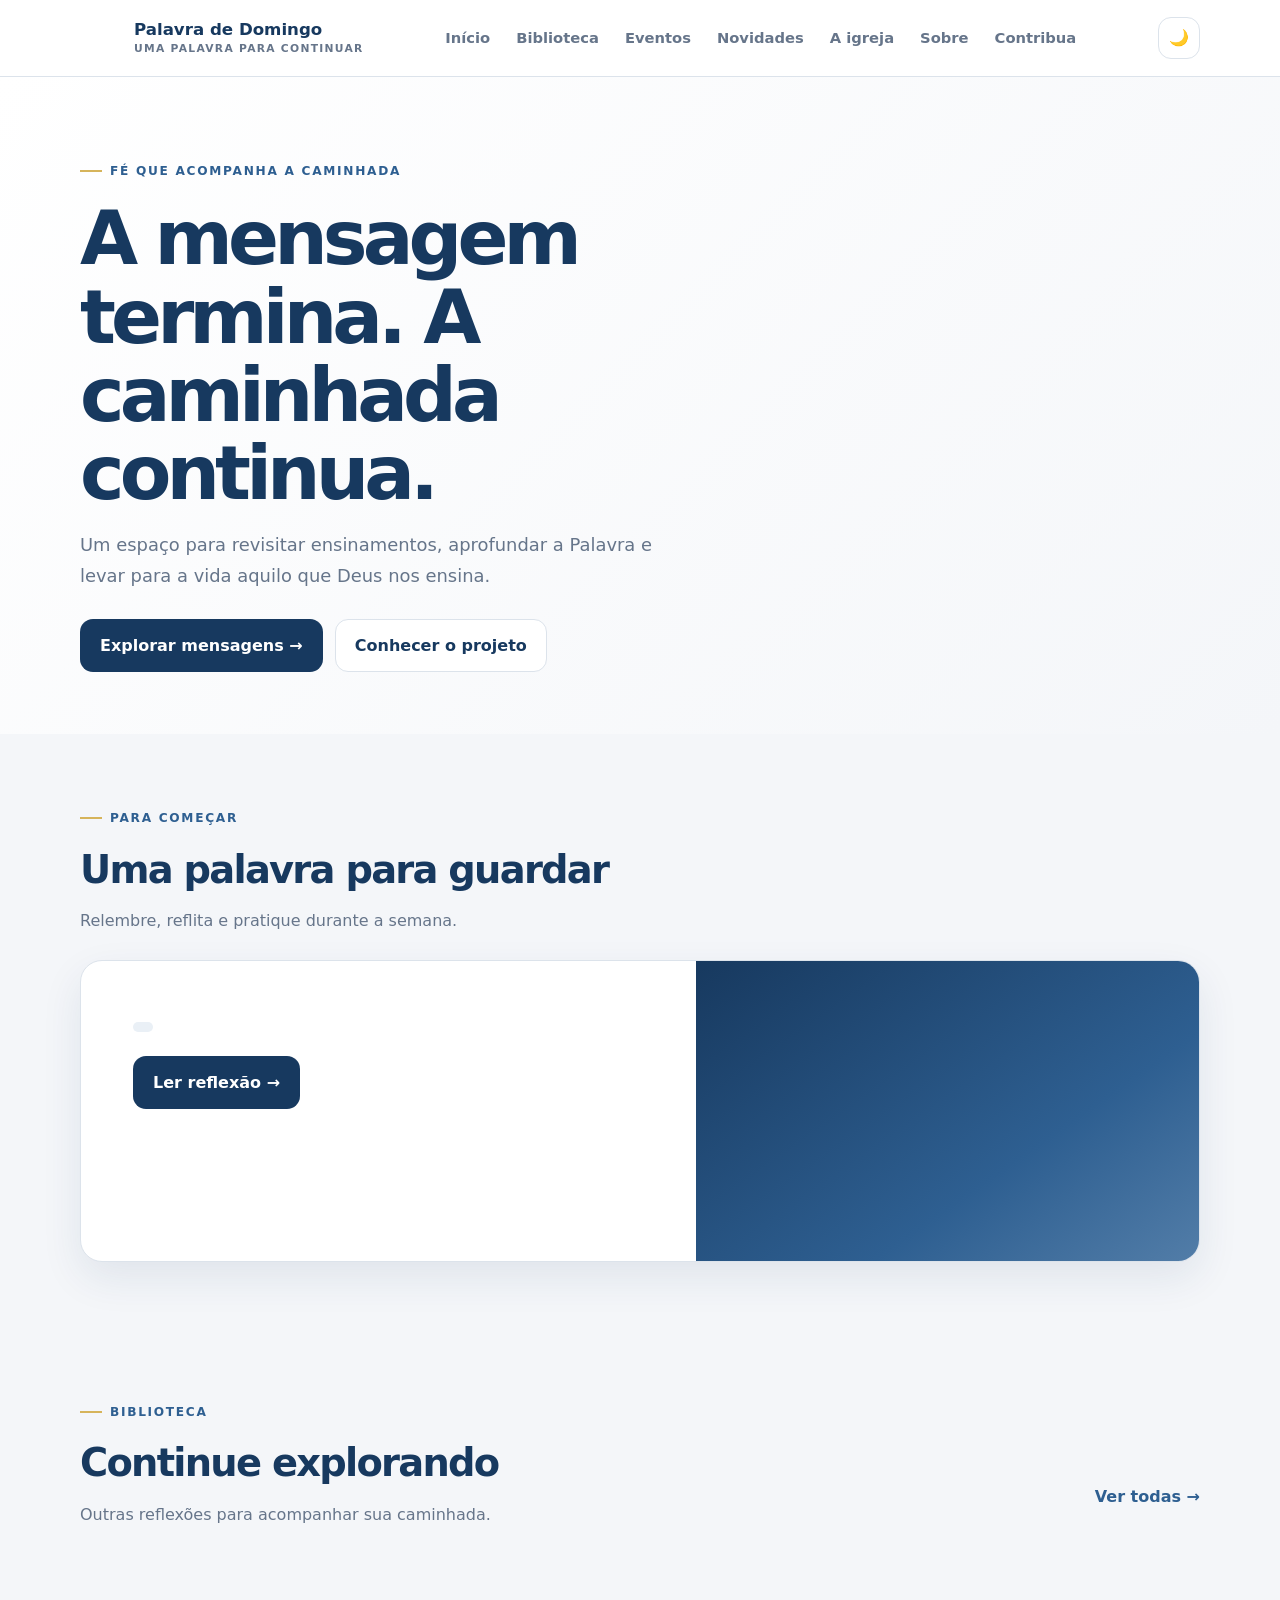
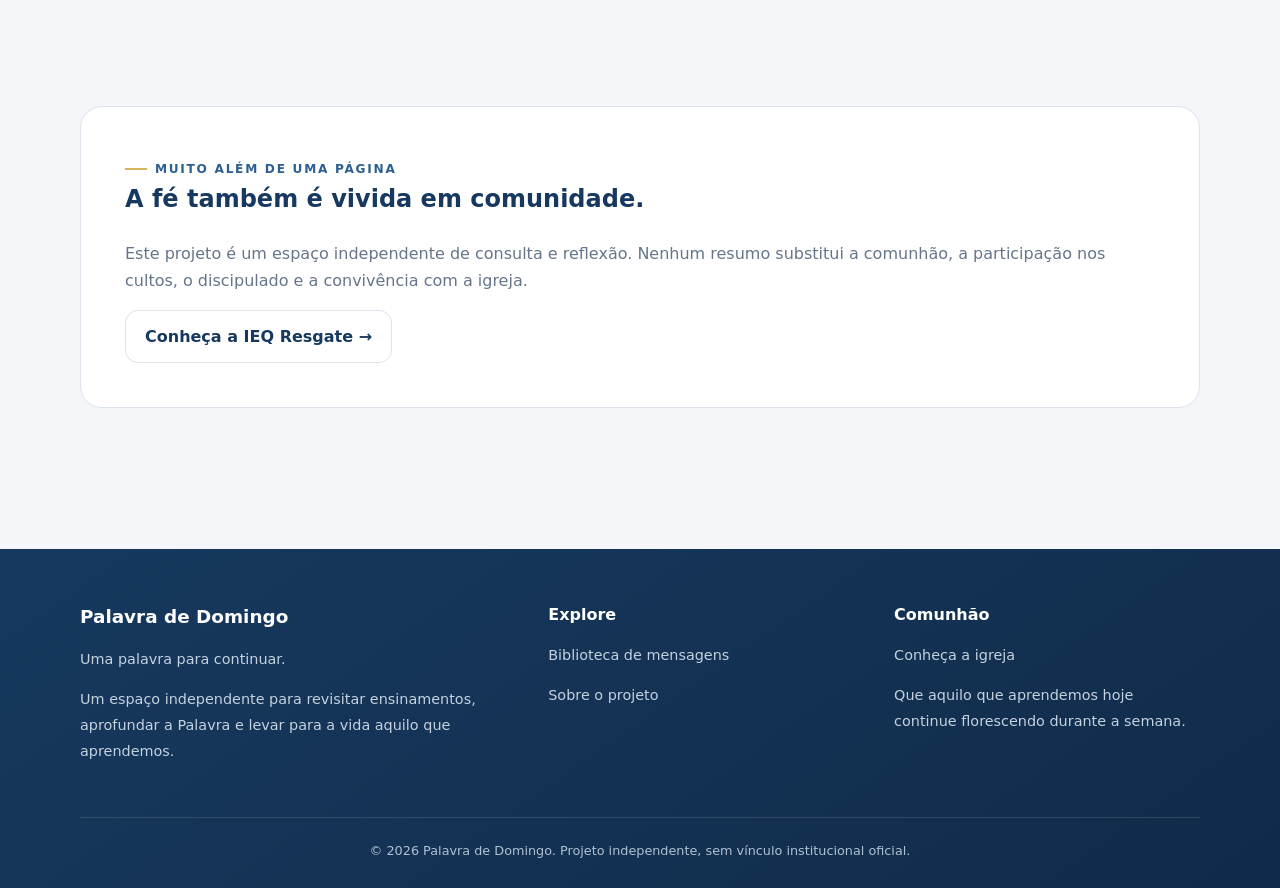
==== commit 00167422: "Refactor event and news sections; add community section Added a new section for community informatio" ====
--- a/index.html
+++ b/index.html
@@ -147,61 +147,50 @@
     </div>
   </section>
 
-  <section class="section">
-    <div class="container">
-
-        <!-- DESTAQUES DE EVENTOS -->
-
+    <!-- DESTAQUES DE EVENTOS -->
   <section id="home-events" class="section" hidden>
     <div class="container">
-
       <div class="section-head">
         <div>
           <span class="eyebrow">Fique por dentro</span>
           <h2>Próximos eventos</h2>
           <p>Confira os próximos encontros e programações.</p>
         </div>
-
         <a class="back-link" href="eventos.html">
           Ver todos →
         </a>
       </div>
-
       <div id="home-event-list" class="message-grid"></div>
-
-    </div>
-  </section>
-
-<section class="section">
+    </div>
+  </section>
+
   <!-- DESTAQUES DE NOVIDADES -->
-
   <section id="home-news" class="section" hidden>
     <div class="container">
-
       <div class="section-head">
         <div>
           <span class="eyebrow">Acompanhe</span>
           <h2>Últimas novidades</h2>
           <p>Informações e atualizações para a comunidade.</p>
         </div>
-
         <a class="back-link" href="novidades.html">
           Ver todas →
         </a>
       </div>
-
       <div id="home-news-list" class="message-grid"></div>
-
-    </div>
-  </section>
-      
+    </div>
+  </section>
+
+  <!-- COMUNIDADE -->
+  <section class="section">
+    <div class="container">
       <div class="content-panel">
         <span class="eyebrow" data-site-field="homeCommunityEyebrow">Muito além de uma página</span>
         <h2 data-site-field="homeCommunityTitle">A fé também é vivida em comunidade.</h2>
         <p data-site-field="homeCommunityDescription">
-        Este projeto é um espaço independente de consulta e reflexão.
-        Nenhum resumo substitui a comunhão, a participação nos cultos,
-        o discipulado e a convivência com a igreja.
+          Este projeto é um espaço independente de consulta e reflexão.
+          Nenhum resumo substitui a comunhão, a participação nos cultos,
+          o discipulado e a convivência com a igreja.
         </p>
         <a class="btn btn-secondary" href="igreja.html" data-site-field="homeCommunityButton">Conheça a IEQ Resgate →</a>
       </div>
